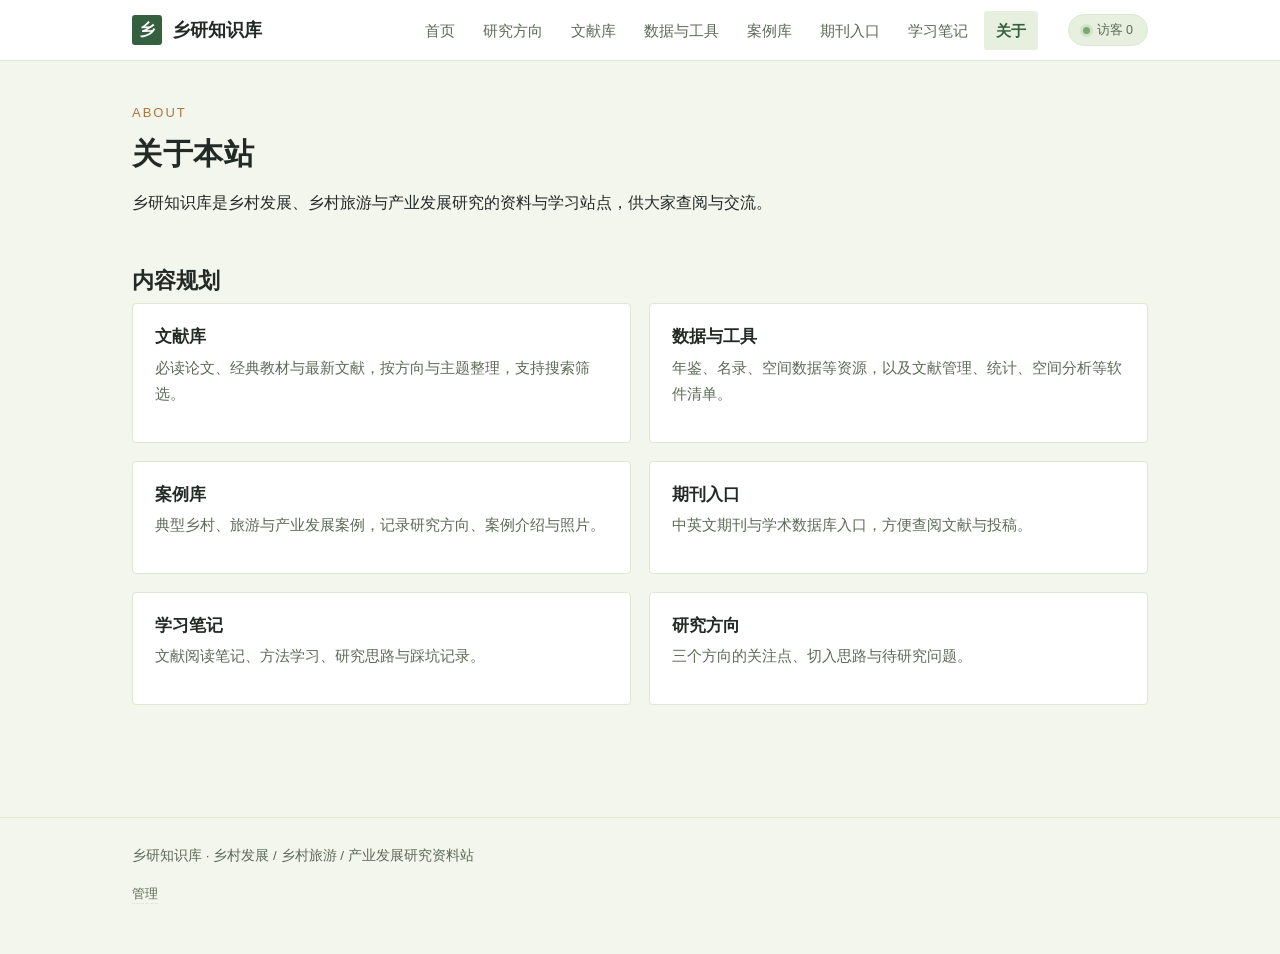
==== about.html @ cec0c183 "乡研知识库网站部署" ====
<!DOCTYPE html>
<html lang="zh-CN">
<head>
<meta charset="UTF-8">
<meta name="viewport" content="width=device-width, initial-scale=1.0">
<title>关于 · 乡研知识库</title>
<meta name="description" content="乡研知识库的定位、维护方法与发展计划。">
<link rel="stylesheet" href="assets/css/style.css">
<script src="assets/js/main.js" defer></script>
<script async src="https://busuanzi.ibruce.info/busuanzi/2.3/busuanzi.pure.mini.js"></script>
</head>
<body>

<header class="site-header">
  <div class="wrap header-inner">
    <a class="brand" href="index.html"><span class="brand-mark">乡</span>乡研知识库</a>
    <button class="nav-toggle" data-nav-toggle type="button" aria-label="打开导航" aria-expanded="false">菜单</button>
    <nav class="site-nav">
      <a href="index.html">首页</a>
      <a href="research.html">研究方向</a>
      <a href="literature.html">文献库</a>
      <a href="resources.html">数据与工具</a>
      <a href="cases.html">案例库</a>
      <a href="journals.html">期刊入口</a>
      <a href="notes.html">学习笔记</a>
      <a class="is-active" href="about.html">关于</a>
    </nav>
    <div class="site-heat" title="本站累计访客数（由不蒜子统计，网站上线后自动计数）">
      <span class="heat-dot"></span>
      <span>访客 <span id="busuanzi_value_site_uv">0</span></span>
    </div>
  </div>
</header>

<main>
  <div class="wrap">
    <section>
      <p class="kicker">ABOUT</p>
      <h1>关于本站</h1>
      <p>乡研知识库是乡村发展、乡村旅游与产业发展研究的资料与学习站点，供大家查阅与交流。</p>
    </section>

    <section>
      <h2>内容规划</h2>
      <div class="grid grid-2">
        <div class="card">
          <h3>文献库</h3>
          <p class="desc">必读论文、经典教材与最新文献，按方向与主题整理，支持搜索筛选。</p>
        </div>
        <div class="card">
          <h3>数据与工具</h3>
          <p class="desc">年鉴、名录、空间数据等资源，以及文献管理、统计、空间分析等软件清单。</p>
        </div>
        <div class="card">
          <h3>案例库</h3>
          <p class="desc">典型乡村、旅游与产业发展案例，记录研究方向、案例介绍与照片。</p>
        </div>
        <div class="card">
          <h3>期刊入口</h3>
          <p class="desc">中英文期刊与学术数据库入口，方便查阅文献与投稿。</p>
        </div>
        <div class="card">
          <h3>学习笔记</h3>
          <p class="desc">文献阅读笔记、方法学习、研究思路与踩坑记录。</p>
        </div>
        <div class="card">
          <h3>研究方向</h3>
          <p class="desc">三个方向的关注点、切入思路与待研究问题。</p>
        </div>
      </div>
    </section>

  </div>
</main>

<footer class="site-footer">
  <div class="wrap">
    <p>乡研知识库 · 乡村发展 / 乡村旅游 / 产业发展研究资料站</p>
    <p class="muted small"><button class="admin-link" id="admin-entry" type="button">管理</button></p>
  </div>
</footer>

</body>
</html>
---- assets/css/style.css ----
:root {
  --paper: #f2f6ec;
  --card: #ffffff;
  --ink: #232a26;
  --ink-soft: #5d6a58;
  --line: #dde7d3;
  --green: #7aa86f;
  --green-deep: #35603f;
  --green-dark: #2b5232;
  --green-soft: #e7f0de;
  --clay: #b0763f;
  --clay-soft: #f7ecdc;
  --radius: 4px;
}

* { box-sizing: border-box; }

html { scroll-behavior: smooth; }

body {
  margin: 0;
  background: var(--paper);
  color: var(--ink);
  font-family: "Microsoft YaHei", "PingFang SC", "Hiragino Sans GB", "Noto Sans CJK SC", sans-serif;
  font-size: 16px;
  line-height: 1.8;
}

h1, h2, h3 {
  font-family: "Source Han Serif SC", "Noto Serif CJK SC", "Songti SC", "SimSun", serif;
  line-height: 1.35;
}

h1 { font-size: 30px; margin: 0 0 14px; letter-spacing: .5px; }
h2 { font-size: 22px; margin: 0 0 8px; }
h3 { font-size: 17px; margin: 0 0 8px; }
p { margin: 0 0 14px; }

a { color: var(--green-deep); text-decoration: none; }
a:hover { text-decoration: underline; }

.wrap { max-width: 1060px; margin: 0 auto; padding: 0 22px; }

.site-header {
  position: sticky;
  top: 0;
  z-index: 20;
  background: rgba(255, 255, 255, .96);
  border-bottom: 1px solid var(--line);
}

.header-inner {
  display: flex;
  align-items: center;
  justify-content: space-between;
  min-height: 60px;
  gap: 16px;
}

.brand {
  display: flex;
  align-items: center;
  gap: 10px;
  font-family: "Source Han Serif SC", "Noto Serif CJK SC", "Songti SC", "SimSun", serif;
  font-size: 18px;
  font-weight: 700;
  color: var(--ink);
}

.brand:hover { text-decoration: none; }

.brand-mark {
  display: inline-flex;
  align-items: center;
  justify-content: center;
  width: 30px;
  height: 30px;
  background: var(--green-deep);
  color: #fff;
  border-radius: 3px;
  font-size: 16px;
}

.site-nav { display: flex; gap: 4px; flex-wrap: wrap; margin-left: auto; }

.site-nav a {
  padding: 6px 12px;
  border-radius: 3px;
  color: var(--ink-soft);
  font-size: 15px;
}

.site-nav a:hover { background: var(--green-soft); color: var(--green-deep); text-decoration: none; }
.site-nav a.is-active { color: var(--green-deep); font-weight: 600; background: var(--green-soft); }

.nav-toggle {
  display: none;
  background: none;
  border: 1px solid var(--line);
  border-radius: 4px;
  padding: 6px 12px;
  cursor: pointer;
  font-size: 14px;
  color: var(--ink-soft);
}

.site-heat {
  display: inline-flex;
  align-items: center;
  gap: 7px;
  flex-shrink: 0;
  margin-left: 14px;
  padding: 4px 14px;
  border: 1px solid var(--line);
  border-radius: 999px;
  background: var(--green-soft);
  color: var(--ink-soft);
  font-size: 12.5px;
  white-space: nowrap;
  transition: opacity .4s ease;
}

.heat-dot {
  width: 7px;
  height: 7px;
  border-radius: 50%;
  background: var(--green);
  box-shadow: 0 0 0 3px rgba(122, 168, 111, .18);
}

main { padding: 40px 0 64px; }
section { margin-bottom: 48px; }

.kicker {
  font-size: 13px;
  letter-spacing: 2px;
  color: var(--clay);
  text-transform: uppercase;
  margin-bottom: 10px;
}

.hero { padding: 56px 0 32px; }
.hero p { max-width: 640px; color: var(--ink-soft); font-size: 17px; }
.hero-actions { display: flex; gap: 12px; flex-wrap: wrap; margin-top: 22px; }

.btn {
  display: inline-block;
  padding: 9px 20px;
  border: 1px solid var(--green-deep);
  border-radius: 4px;
  color: var(--green-deep);
  font-size: 15px;
}

.btn:hover { background: var(--green-soft); text-decoration: none; }
.btn-primary { background: var(--green-deep); color: #fff; }
.btn-primary:hover { background: var(--green-dark); color: #fff; }

.grid { display: grid; gap: 18px; }
.grid-2 { grid-template-columns: repeat(2, 1fr); }
.grid-3 { grid-template-columns: repeat(3, 1fr); }

.card {
  background: var(--card);
  border: 1px solid var(--line);
  border-radius: var(--radius);
  padding: 22px;
}

.card h3 { margin-bottom: 6px; }
.card .desc { color: var(--ink-soft); font-size: 14.5px; margin-bottom: 12px; }
.card .more { font-size: 14px; }

.chip {
  display: inline-block;
  margin: 2px 6px 2px 0;
  padding: 2px 10px;
  border: 1px solid var(--line);
  border-radius: 999px;
  background: var(--paper);
  color: var(--ink-soft);
  font-size: 12.5px;
}

.note-box {
  background: var(--clay-soft);
  border-left: 3px solid var(--clay);
  padding: 12px 16px;
  font-size: 14px;
  color: #6b432a;
  margin: 0 0 28px;
}

.note-box.green {
  background: var(--green-soft);
  border-left-color: var(--green);
  color: #2e4a37;
}

.timeline { list-style: none; margin: 0; padding: 0; }

.timeline li {
  display: flex;
  gap: 16px;
  padding: 10px 0;
  border-bottom: 1px dashed var(--line);
  font-size: 15px;
}

.timeline time {
  flex: 0 0 110px;
  color: var(--clay);
  font-size: 13.5px;
  font-variant-numeric: tabular-nums;
  padding-top: 2px;
}

.filter-bar {
  display: flex;
  flex-wrap: wrap;
  gap: 10px;
  align-items: center;
  margin-bottom: 22px;
}

.filter-bar input[type="search"] {
  flex: 1 1 240px;
  min-width: 200px;
  padding: 8px 12px;
  border: 1px solid var(--line);
  border-radius: 4px;
  background: var(--card);
  font-size: 14px;
  color: var(--ink);
}

.filter-btn {
  padding: 6px 14px;
  border: 1px solid var(--line);
  border-radius: 999px;
  background: var(--card);
  color: var(--ink-soft);
  font-size: 13.5px;
  cursor: pointer;
}

.filter-btn:hover { border-color: var(--green-deep); color: var(--green-deep); }
.filter-btn.is-active { background: var(--green-deep); border-color: var(--green-deep); color: #fff; }

[data-tags].is-hidden { display: none !important; }

.entry .entry-head { display: flex; justify-content: space-between; gap: 12px; }
.entry-title { font-size: 16.5px; }

.status {
  flex-shrink: 0;
  font-size: 12px;
  color: var(--clay);
  border: 1px solid var(--clay);
  border-radius: 999px;
  padding: 0 10px;
  height: fit-content;
}

.note-detail {
  display: none;
  margin-top: 10px;
  padding-top: 10px;
  border-top: 1px dashed var(--line);
  font-size: 14px;
  color: var(--ink-soft);
}

.card.is-open .note-detail { display: block; }

.case-photo { margin: 12px 0 4px; }
.case-photo img {
  display: block;
  width: 100%;
  max-height: 260px;
  object-fit: cover;
  border: 1px solid var(--line);
  border-radius: var(--radius);
}

.case-research {
  font-size: 14px;
  color: var(--ink-soft);
  margin: 12px 0 0;
}

.note-toggle {
  background: none;
  border: none;
  border-bottom: 1px solid var(--green);
  padding-bottom: 1px;
  color: var(--green-deep);
  font-size: 13.5px;
  cursor: pointer;
}

.note-toggle:hover { color: var(--green-dark); border-bottom-color: var(--green-dark); }

.remove-btn {
  background: none;
  border: none;
  color: var(--clay);
  font-size: 13px;
  cursor: pointer;
  margin-left: 12px;
}

.remove-btn:hover { text-decoration: underline; }

.add-note-wrap { display: none; margin-bottom: 26px; }
body.is-admin .add-note-wrap { display: block; }

.admin-link {
  background: none;
  border: none;
  border-bottom: 1px dashed var(--line);
  padding: 0;
  color: var(--ink-soft);
  font-size: 12.5px;
  cursor: pointer;
}

.admin-link:hover { color: var(--green-deep); border-bottom-color: var(--green-deep); }

.add-form {
  margin-top: 14px;
  padding: 18px;
  background: var(--card);
  border: 1px solid var(--line);
  border-radius: var(--radius);
  display: grid;
  grid-template-columns: 1fr 1fr;
  gap: 12px;
}

.add-form[hidden] { display: none; }
.add-form .field-full { grid-column: 1 / -1; }

.field label {
  display: block;
  font-size: 13px;
  color: var(--ink-soft);
  margin-bottom: 4px;
}

.field input,
.field select,
.field textarea {
  width: 100%;
  padding: 8px 10px;
  border: 1px solid var(--line);
  border-radius: 4px;
  background: #fff;
  font-family: inherit;
  font-size: 14px;
  color: var(--ink);
}

.field textarea { resize: vertical; }
.field input[type="file"] { padding: 6px 8px; }

.entry-meta { color: var(--ink-soft); font-size: 13.5px; margin: 4px 0 10px; }
.entry-summary { font-size: 14.5px; color: var(--ink-soft); margin-bottom: 12px; }
.tag-row { margin-top: 10px; }

.entry-links { text-align: right; margin: 12px 0 0; }
.source-link {
  font-size: 13.5px;
  border-bottom: 1px solid var(--green);
  padding-bottom: 1px;
}
.source-link:hover { color: var(--green-dark); border-bottom-color: var(--green-dark); }
.source-missing { font-size: 13px; color: var(--ink-soft); border-bottom: 1px dashed var(--line); padding-bottom: 1px; }

.muted { color: var(--ink-soft); }
.small { font-size: 13.5px; }

.site-footer {
  border-top: 1px solid var(--line);
  padding: 26px 0 34px;
  color: var(--ink-soft);
  font-size: 13.5px;
}

code {
  background: var(--green-soft);
  border-radius: 3px;
  padding: 1px 6px;
  font-size: 13.5px;
  color: var(--green-deep);
}

@media (max-width: 820px) {
  .grid-3, .grid-2 { grid-template-columns: 1fr; }
  .add-form { grid-template-columns: 1fr; }
  .site-nav { margin-left: 0; }
  .site-heat { margin-left: 0; font-size: 12px; padding: 3px 10px; }
  .nav-toggle { display: block; }
  .site-nav {
    display: none;
    width: 100%;
    flex-direction: column;
    padding: 4px 0 14px;
  }
  .site-nav.is-open { display: flex; }
  .header-inner { flex-wrap: wrap; }
  .hero { padding: 36px 0 24px; }
  h1 { font-size: 25px; }
}
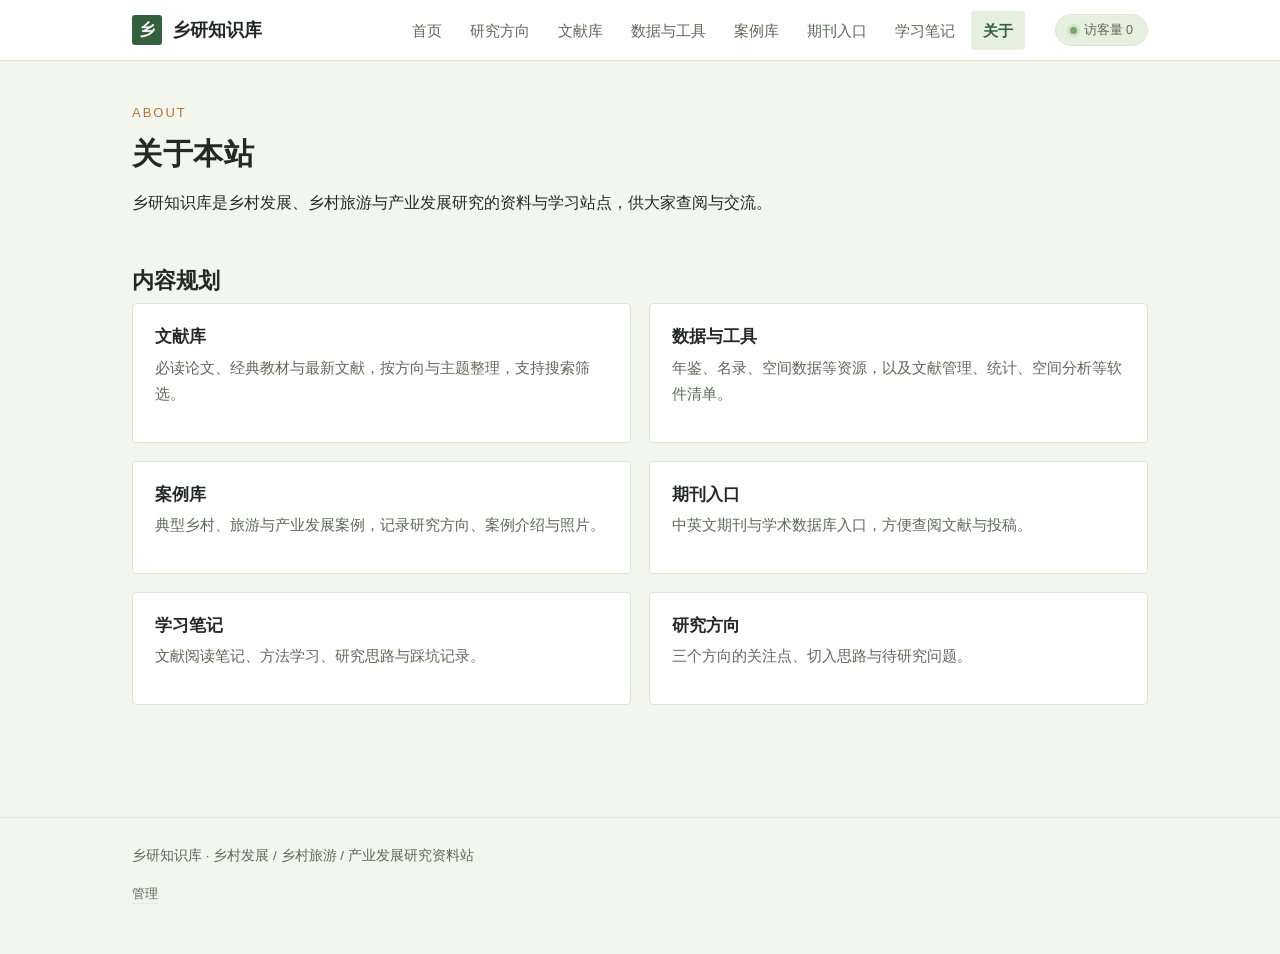
==== commit d129497e: "访客量改为浏览量计数并移除悬停提示" ====
--- a/about.html
+++ b/about.html
@@ -25,9 +25,9 @@
       <a href="notes.html">学习笔记</a>
       <a class="is-active" href="about.html">关于</a>
     </nav>
-    <div class="site-heat" title="本站累计访客数（由不蒜子统计，网站上线后自动计数）">
+    <div class="site-heat">
       <span class="heat-dot"></span>
-      <span>访客 <span id="busuanzi_value_site_uv">0</span></span>
+      <span>访客量 <span id="busuanzi_value_site_pv">0</span></span>
     </div>
   </div>
 </header>
